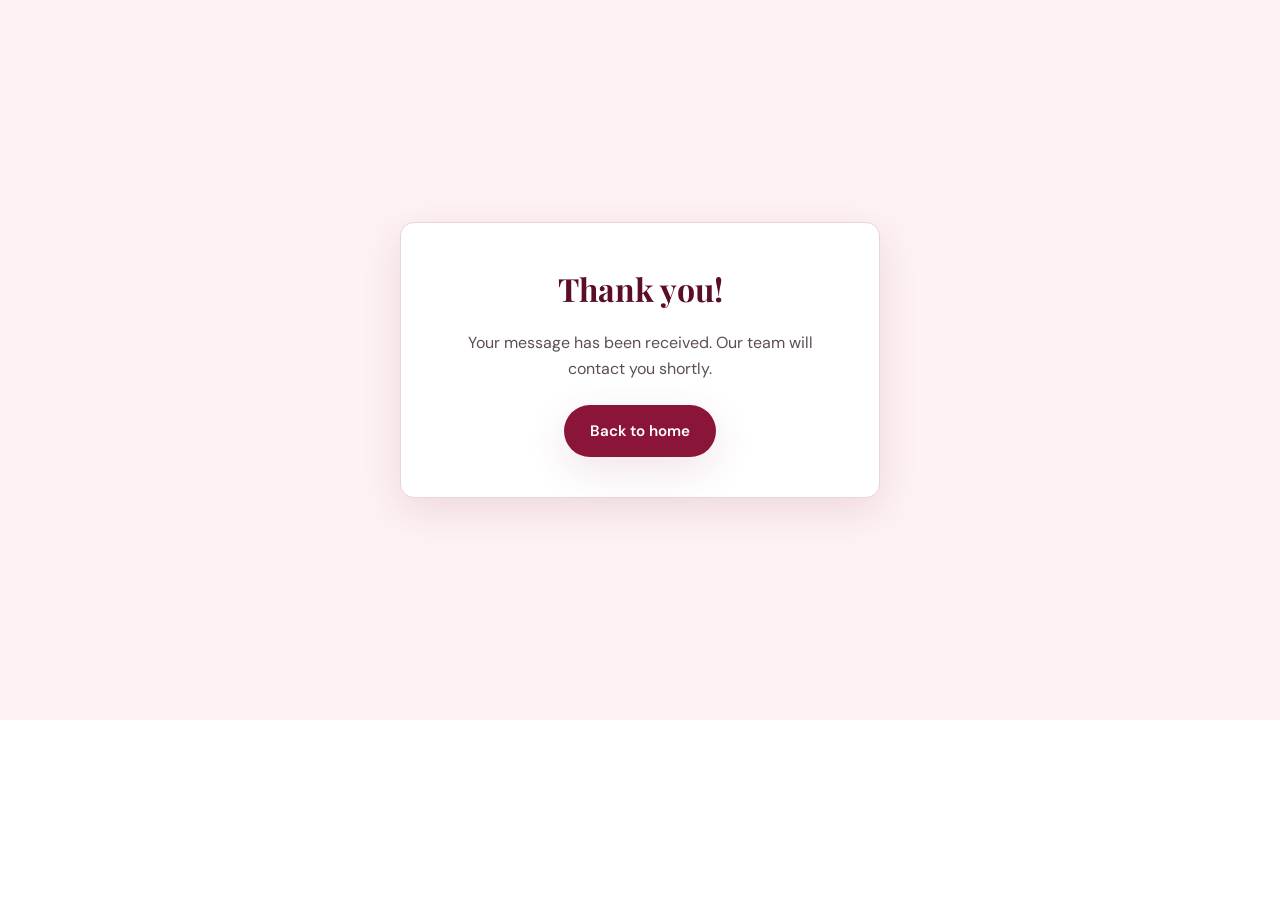
==== thank-you.html @ 4f0184f4 "gg" ====
<!DOCTYPE html>
<html lang="en">
<head>
  <meta charset="UTF-8" />
  <meta name="viewport" content="width=device-width, initial-scale=1.0" />
  <meta name="robots" content="noindex" />
  <title>Thank You | AP Blood & Blood Cancer Centre</title>
  <link rel="icon" href="assets/favicon.svg" type="image/svg+xml" />
  <link rel="stylesheet" href="css/style.css" />
  <style>
    .thank-you-page {
      min-height: 80vh;
      display: flex;
      align-items: center;
      justify-content: center;
      text-align: center;
      padding: 3rem 1rem;
      background: var(--rose);
    }
    .thank-you-box {
      max-width: 480px;
      background: var(--white);
      border: 1px solid var(--border);
      border-radius: var(--radius);
      padding: 2.5rem;
      box-shadow: var(--shadow);
    }
    .thank-you-box h1 {
      font-family: "Playfair Display", serif;
      color: var(--crimson-dark);
      margin-bottom: 1rem;
    }
    .thank-you-box p {
      color: var(--muted);
      margin-bottom: 1.5rem;
    }
  </style>
</head>
<body>
  <div class="thank-you-page">
    <div class="thank-you-box">
      <h1>Thank you!</h1>
      <p>Your message has been received. Our team will contact you shortly.</p>
      <a href="/" class="btn btn-primary">Back to home</a>
    </div>
  </div>
</body>
</html>
---- css/style.css ----
@import url("https://fonts.googleapis.com/css2?family=DM+Sans:ital,opsz,wght@0,9..40,400;0,9..40,500;0,9..40,600;0,9..40,700;1,9..40,400&family=Playfair+Display:wght@600;700&display=swap");

:root {
  --crimson: #8b1538;
  --crimson-dark: #5c0e26;
  --rose: #fdf2f4;
  --ink: #1a1214;
  --muted: #5c4f52;
  --border: #e8d5da;
  --white: #ffffff;
  --accent: #c45c6a;
  --shadow: 0 12px 40px rgba(139, 21, 56, 0.12);
  --radius: 14px;
}

*, *::before, *::after {
  box-sizing: border-box;
  margin: 0;
  padding: 0;
}

html {
  scroll-behavior: smooth;
}

body {
  font-family: "DM Sans", system-ui, sans-serif;
  color: var(--ink);
  background: var(--white);
  line-height: 1.6;
}

.skip-link {
  position: absolute;
  left: -9999px;
  top: auto;
  width: 1px;
  height: 1px;
  overflow: hidden;
}

.skip-link:focus {
  position: fixed;
  top: 1rem;
  left: 1rem;
  z-index: 200;
  width: auto;
  height: auto;
  padding: 0.75rem 1rem;
  background: var(--crimson);
  color: var(--white);
  border-radius: 8px;
  text-decoration: none;
}

.hidden-field {
  display: none;
}

img {
  max-width: 100%;
  display: block;
}

a {
  color: var(--crimson);
  text-decoration: none;
}

a:hover {
  text-decoration: underline;
}

.container {
  width: min(1120px, 92vw);
  margin-inline: auto;
}

/* Header */
header {
  position: sticky;
  top: 0;
  z-index: 100;
  background: rgba(255, 255, 255, 0.92);
  backdrop-filter: blur(12px);
  border-bottom: 1px solid var(--border);
}

.nav {
  display: flex;
  align-items: center;
  justify-content: space-between;
  padding: 1rem 0;
  gap: 1.5rem;
}

.logo {
  font-family: "Playfair Display", Georgia, serif;
  font-weight: 700;
  font-size: 1.15rem;
  color: var(--crimson-dark);
  line-height: 1.25;
  text-decoration: none;
}

.logo span {
  display: block;
  font-family: "DM Sans", sans-serif;
  font-size: 0.7rem;
  font-weight: 500;
  letter-spacing: 0.06em;
  text-transform: uppercase;
  color: var(--muted);
}

.nav-links {
  display: flex;
  gap: 1.75rem;
  list-style: none;
}

.nav-links a {
  font-size: 0.95rem;
  font-weight: 500;
  color: var(--ink);
  text-decoration: none;
  transition: color 0.2s;
}

.nav-links a:hover,
.nav-links a.active {
  color: var(--crimson);
  text-decoration: none;
}

.nav-cta {
  background: var(--crimson);
  color: var(--white) !important;
  padding: 0.55rem 1.15rem;
  border-radius: 999px;
  font-weight: 600;
}

.nav-cta:hover {
  background: var(--crimson-dark);
  text-decoration: none !important;
}

.menu-toggle {
  display: none;
  background: none;
  border: none;
  cursor: pointer;
  padding: 0.25rem;
}

.menu-toggle span {
  display: block;
  width: 24px;
  height: 2px;
  background: var(--ink);
  margin: 6px 0;
  transition: 0.3s;
}

/* Hero */
.hero {
  background: linear-gradient(135deg, var(--rose) 0%, #fff 45%, #f8f0f2 100%);
  padding: 4.5rem 0 5rem;
  overflow: hidden;
}

.hero-grid {
  display: grid;
  grid-template-columns: 1.1fr 0.9fr;
  gap: 3rem;
  align-items: center;
}

.hero-badge {
  display: inline-block;
  background: var(--white);
  border: 1px solid var(--border);
  color: var(--crimson);
  font-size: 0.8rem;
  font-weight: 600;
  letter-spacing: 0.04em;
  text-transform: uppercase;
  padding: 0.4rem 0.9rem;
  border-radius: 999px;
  margin-bottom: 1.25rem;
}

.hero h1 {
  font-family: "Playfair Display", Georgia, serif;
  font-size: clamp(2rem, 4.5vw, 3.1rem);
  line-height: 1.15;
  color: var(--crimson-dark);
  margin-bottom: 1.25rem;
}

.hero p {
  font-size: 1.1rem;
  color: var(--muted);
  max-width: 34ch;
  margin-bottom: 2rem;
}

.hero-actions {
  display: flex;
  flex-wrap: wrap;
  gap: 1rem;
}

.btn {
  display: inline-flex;
  align-items: center;
  justify-content: center;
  gap: 0.5rem;
  padding: 0.85rem 1.6rem;
  border-radius: 999px;
  font-weight: 600;
  font-size: 0.95rem;
  border: none;
  cursor: pointer;
  text-decoration: none;
  transition: transform 0.15s, box-shadow 0.2s, background 0.2s;
}

.btn:hover {
  text-decoration: none;
  transform: translateY(-1px);
}

.btn-primary {
  background: var(--crimson);
  color: var(--white);
  box-shadow: var(--shadow);
}

.btn-primary:hover {
  background: var(--crimson-dark);
}

.btn-outline {
  background: var(--white);
  color: var(--crimson);
  border: 2px solid var(--border);
}

.btn-outline:hover {
  border-color: var(--crimson);
}

.btn-block {
  width: 100%;
}

.hero-card {
  background: var(--white);
  border-radius: var(--radius);
  padding: 2rem;
  box-shadow: var(--shadow);
  border: 1px solid var(--border);
}

.hero-card h3 {
  font-family: "Playfair Display", serif;
  color: var(--crimson-dark);
  margin-bottom: 1rem;
  font-size: 1.25rem;
}

.hero-stats {
  display: grid;
  grid-template-columns: 1fr 1fr;
  gap: 1rem;
}

.stat {
  background: var(--rose);
  padding: 1rem;
  border-radius: 10px;
  text-align: center;
}

.stat strong {
  display: block;
  font-size: 1.5rem;
  color: var(--crimson);
  line-height: 1.2;
}

.stat span {
  font-size: 0.8rem;
  color: var(--muted);
}

/* Sections */
section {
  padding: 5rem 0;
}

section:nth-of-type(even) {
  background: var(--rose);
}

.section-header {
  text-align: center;
  max-width: 640px;
  margin: 0 auto 3rem;
}

.section-header h2 {
  font-family: "Playfair Display", serif;
  font-size: clamp(1.75rem, 3vw, 2.35rem);
  color: var(--crimson-dark);
  margin-bottom: 0.75rem;
}

.section-header p {
  color: var(--muted);
}

/* Services */
.services-grid {
  display: grid;
  grid-template-columns: repeat(auto-fill, minmax(280px, 1fr));
  gap: 1.5rem;
}

.service-card {
  background: var(--white);
  border: 1px solid var(--border);
  border-radius: var(--radius);
  padding: 1.75rem;
  transition: box-shadow 0.25s, transform 0.2s;
}

section:nth-of-type(even) .service-card {
  background: var(--white);
}

.service-card:hover {
  box-shadow: var(--shadow);
  transform: translateY(-3px);
}

.service-icon {
  width: 48px;
  height: 48px;
  background: var(--rose);
  border-radius: 12px;
  display: flex;
  align-items: center;
  justify-content: center;
  font-size: 1.4rem;
  margin-bottom: 1rem;
}

.service-card h3 {
  font-size: 1.1rem;
  color: var(--crimson-dark);
  margin-bottom: 0.5rem;
}

.service-card p {
  font-size: 0.92rem;
  color: var(--muted);
}

/* Contact */
.contact-grid {
  display: grid;
  grid-template-columns: repeat(auto-fit, minmax(240px, 1fr));
  gap: 1.5rem;
}

.contact-item {
  background: var(--white);
  border: 1px solid var(--border);
  border-radius: var(--radius);
  padding: 1.75rem;
  text-align: center;
}

section#contact .contact-item {
  background: var(--rose);
}

.contact-item .icon {
  font-size: 1.75rem;
  margin-bottom: 0.75rem;
}

.contact-item h3 {
  font-size: 1rem;
  color: var(--crimson-dark);
  margin-bottom: 0.35rem;
}

.contact-item p,
.contact-item a {
  font-size: 0.95rem;
  color: var(--muted);
}

.contact-maps-link {
  margin-top: 0.75rem;
}

/* Form */
.form-wrap {
  max-width: 560px;
  margin: 0 auto;
  background: var(--white);
  border: 1px solid var(--border);
  border-radius: var(--radius);
  padding: 2rem;
  box-shadow: var(--shadow);
}

.form-group {
  margin-bottom: 1.25rem;
}

.form-group label {
  display: block;
  font-size: 0.88rem;
  font-weight: 600;
  color: var(--ink);
  margin-bottom: 0.4rem;
}

.form-group input,
.form-group textarea,
.form-group select {
  width: 100%;
  padding: 0.75rem 1rem;
  border: 1px solid var(--border);
  border-radius: 10px;
  font-family: inherit;
  font-size: 1rem;
  transition: border-color 0.2s, box-shadow 0.2s;
}

.form-group input:focus,
.form-group textarea:focus,
.form-group select:focus {
  outline: none;
  border-color: var(--crimson);
  box-shadow: 0 0 0 3px rgba(139, 21, 56, 0.12);
}

.form-group textarea {
  min-height: 120px;
  resize: vertical;
}

.form-note {
  font-size: 0.82rem;
  color: var(--muted);
  text-align: center;
  margin-top: 1rem;
}

.form-success {
  display: none;
  text-align: center;
  padding: 2rem;
  background: #ecfdf3;
  border: 1px solid #a7f3d0;
  border-radius: var(--radius);
  color: #065f46;
}

.form-success.visible {
  display: block;
}

/* Footer */
footer {
  background: var(--crimson-dark);
  color: rgba(255, 255, 255, 0.85);
  padding: 3.5rem 0 2rem;
}

.footer-grid {
  display: grid;
  grid-template-columns: 1.2fr 1fr;
  gap: 2.5rem;
  align-items: start;
  margin-bottom: 2.5rem;
}

footer .logo {
  color: var(--white);
}

footer .logo span {
  color: rgba(255, 255, 255, 0.6);
}

footer p {
  font-size: 0.95rem;
  line-height: 1.7;
}

.footer-tagline {
  margin-top: 1rem;
}

.maps-card {
  background: rgba(255, 255, 255, 0.08);
  border: 1px solid rgba(255, 255, 255, 0.15);
  border-radius: var(--radius);
  padding: 1.75rem;
  text-align: center;
}

.maps-card h3 {
  font-family: "Playfair Display", serif;
  color: var(--white);
  margin-bottom: 0.5rem;
  font-size: 1.2rem;
}

.maps-card p {
  font-size: 0.9rem;
  margin-bottom: 1.25rem;
  opacity: 0.9;
}

.btn-maps {
  display: inline-flex;
  align-items: center;
  gap: 0.5rem;
  background: var(--white);
  color: var(--crimson-dark) !important;
  padding: 0.9rem 1.75rem;
  border-radius: 999px;
  font-weight: 700;
  text-decoration: none !important;
  transition: transform 0.15s, box-shadow 0.2s;
}

.btn-maps:hover {
  transform: translateY(-2px);
  box-shadow: 0 8px 24px rgba(0, 0, 0, 0.25);
}

.footer-bottom {
  border-top: 1px solid rgba(255, 255, 255, 0.15);
  padding-top: 1.5rem;
  display: flex;
  flex-wrap: wrap;
  justify-content: space-between;
  gap: 1rem;
  font-size: 0.85rem;
  opacity: 0.75;
}

.footer-nav {
  display: flex;
  gap: 1.5rem;
  list-style: none;
}

.footer-nav a {
  color: rgba(255, 255, 255, 0.85);
  text-decoration: none;
}

.footer-nav a:hover {
  color: var(--white);
  text-decoration: underline;
}

/* Mobile */
@media (max-width: 768px) {
  .nav-links {
    display: none;
    position: absolute;
    top: 100%;
    left: 0;
    right: 0;
    flex-direction: column;
    background: var(--white);
    padding: 1rem 4vw 1.5rem;
    border-bottom: 1px solid var(--border);
    gap: 0.75rem;
  }

  .nav-links.open {
    display: flex;
  }

  .menu-toggle {
    display: block;
  }

  .hero-grid {
    grid-template-columns: 1fr;
  }

  .hero {
    padding: 3rem 0;
  }

  .footer-grid {
    grid-template-columns: 1fr;
  }
}
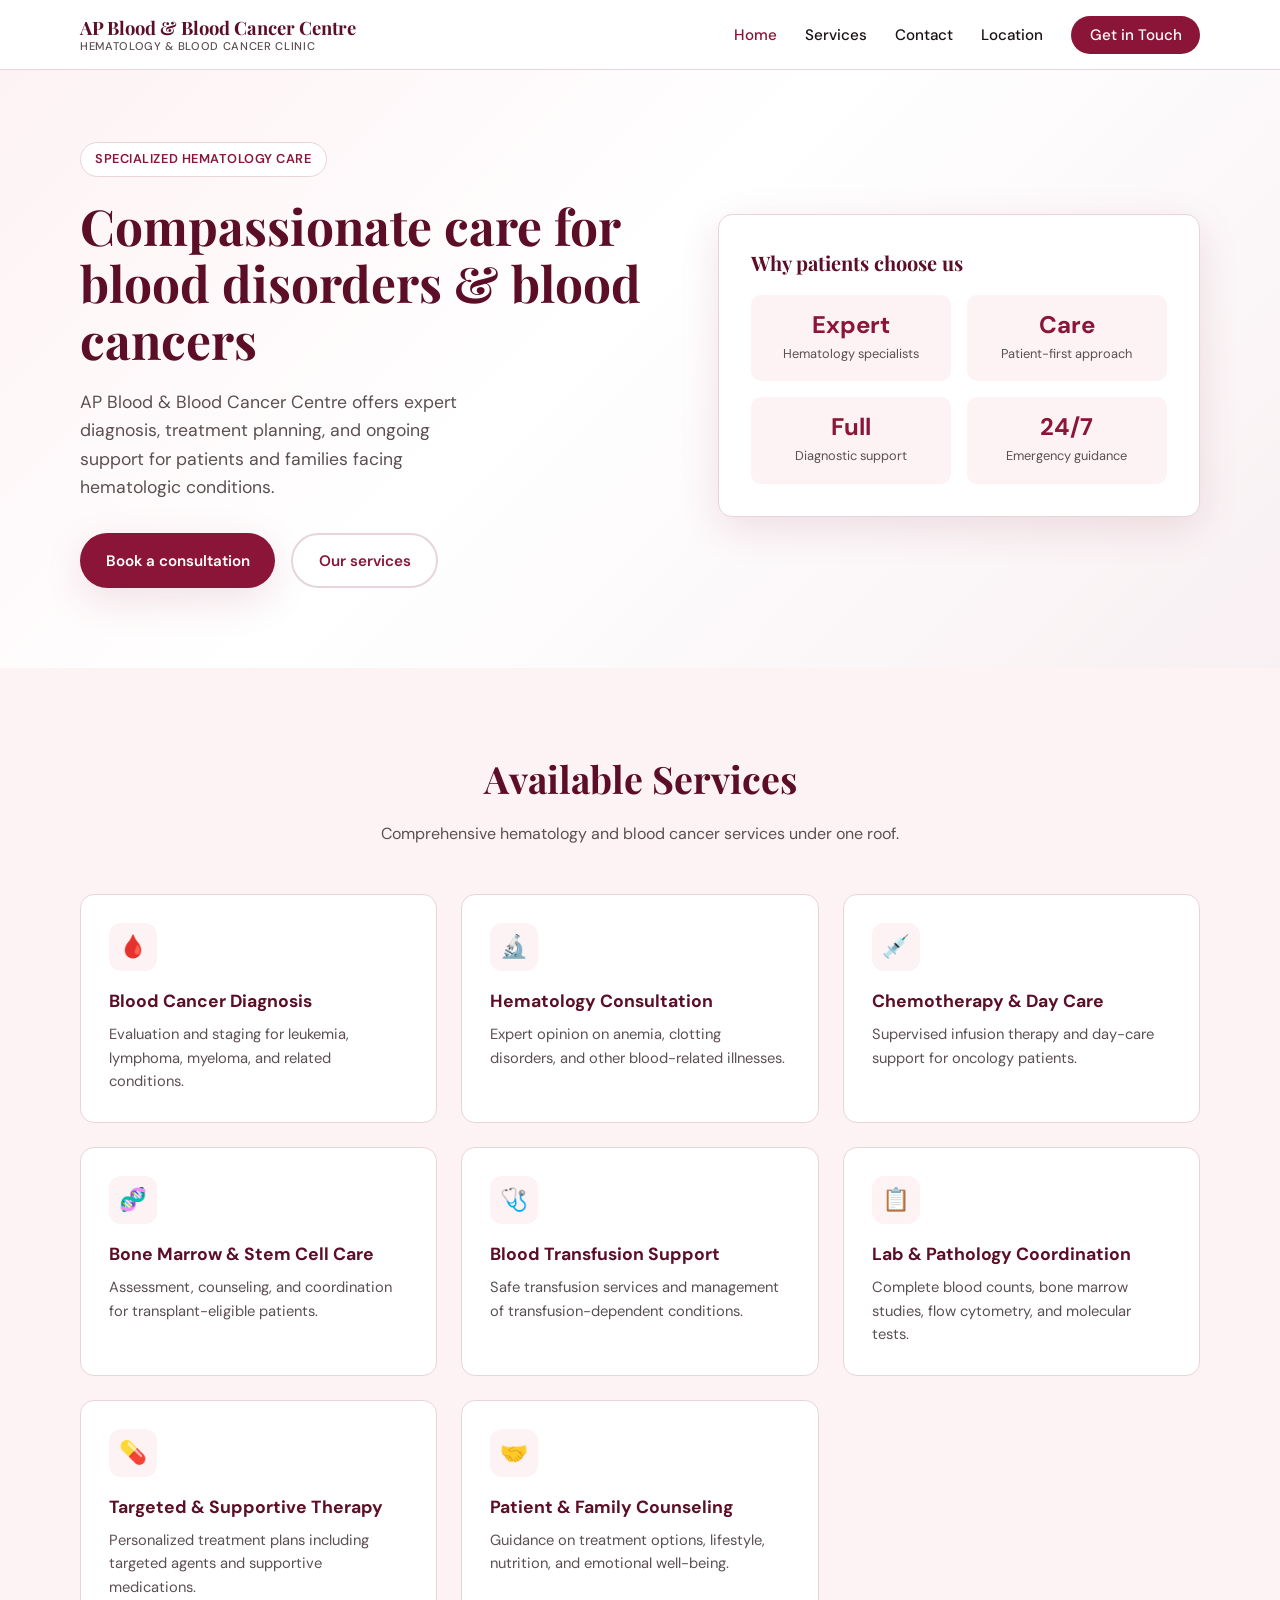
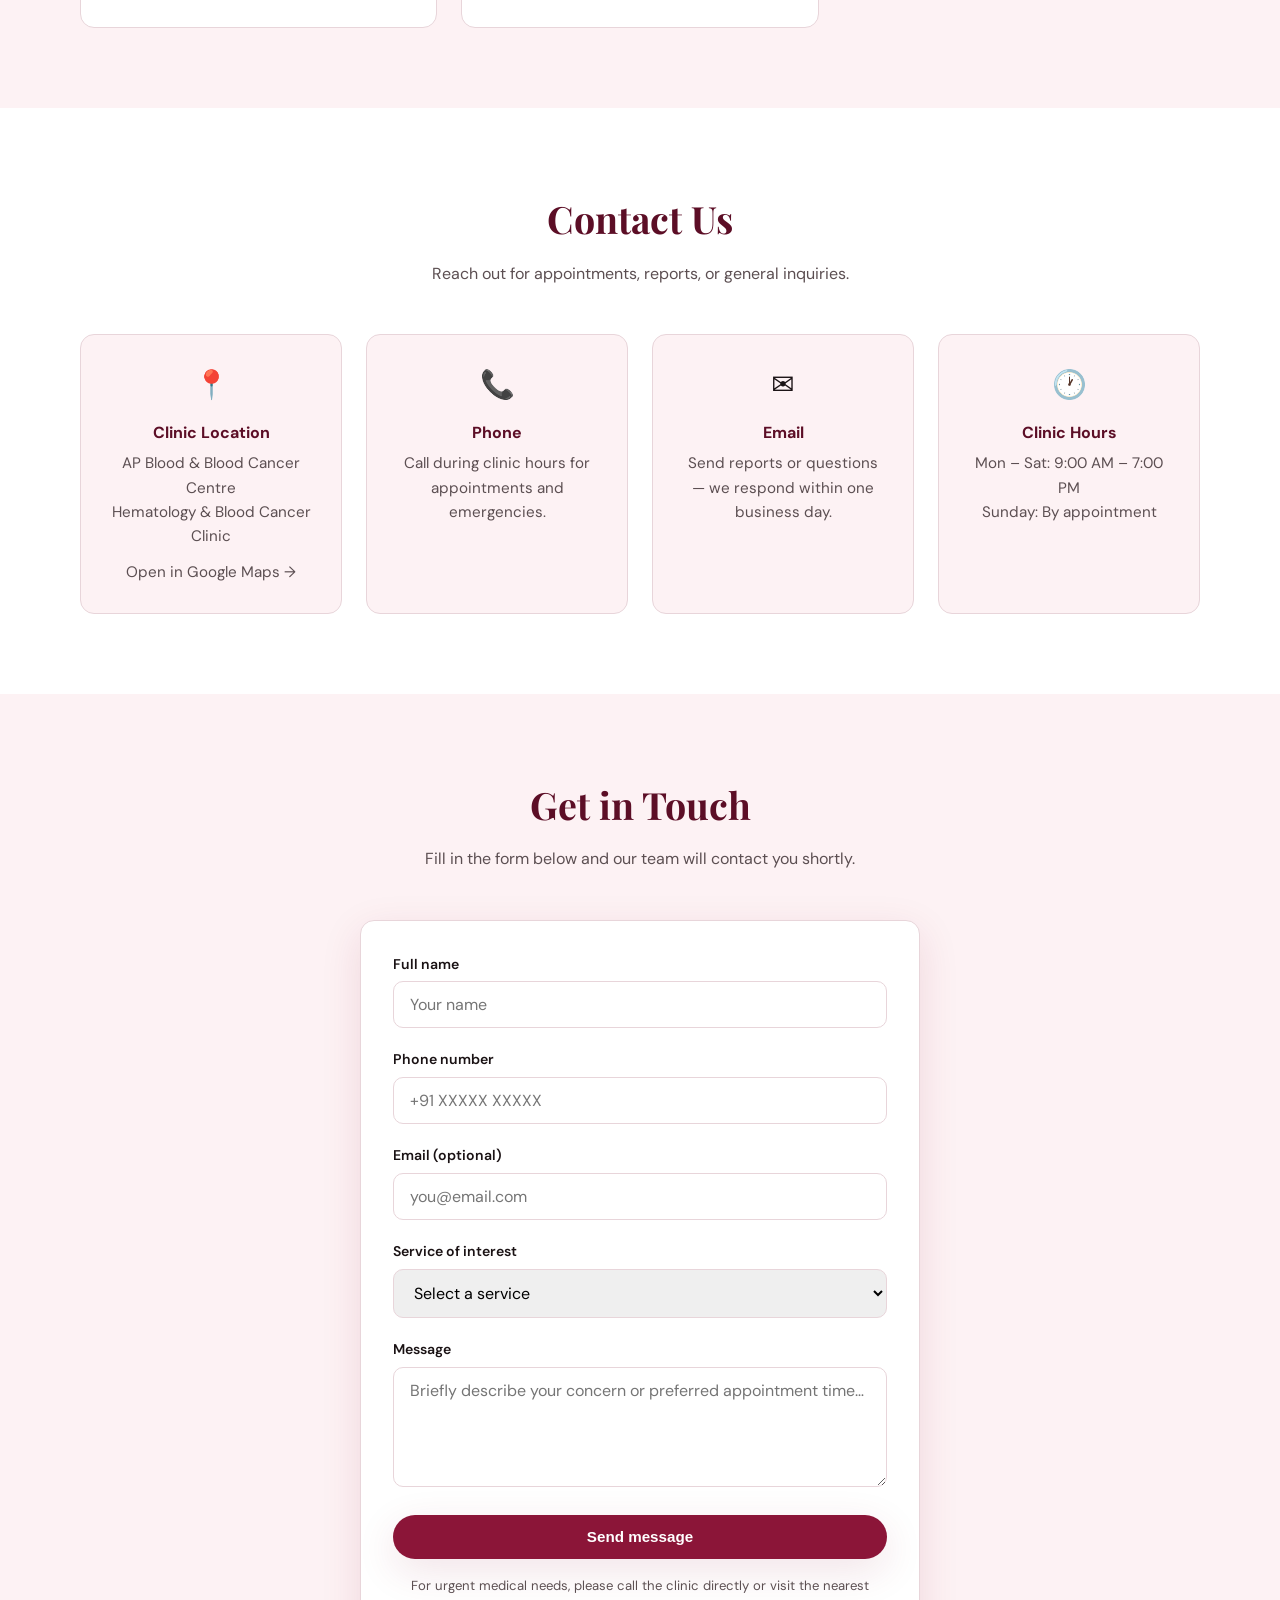
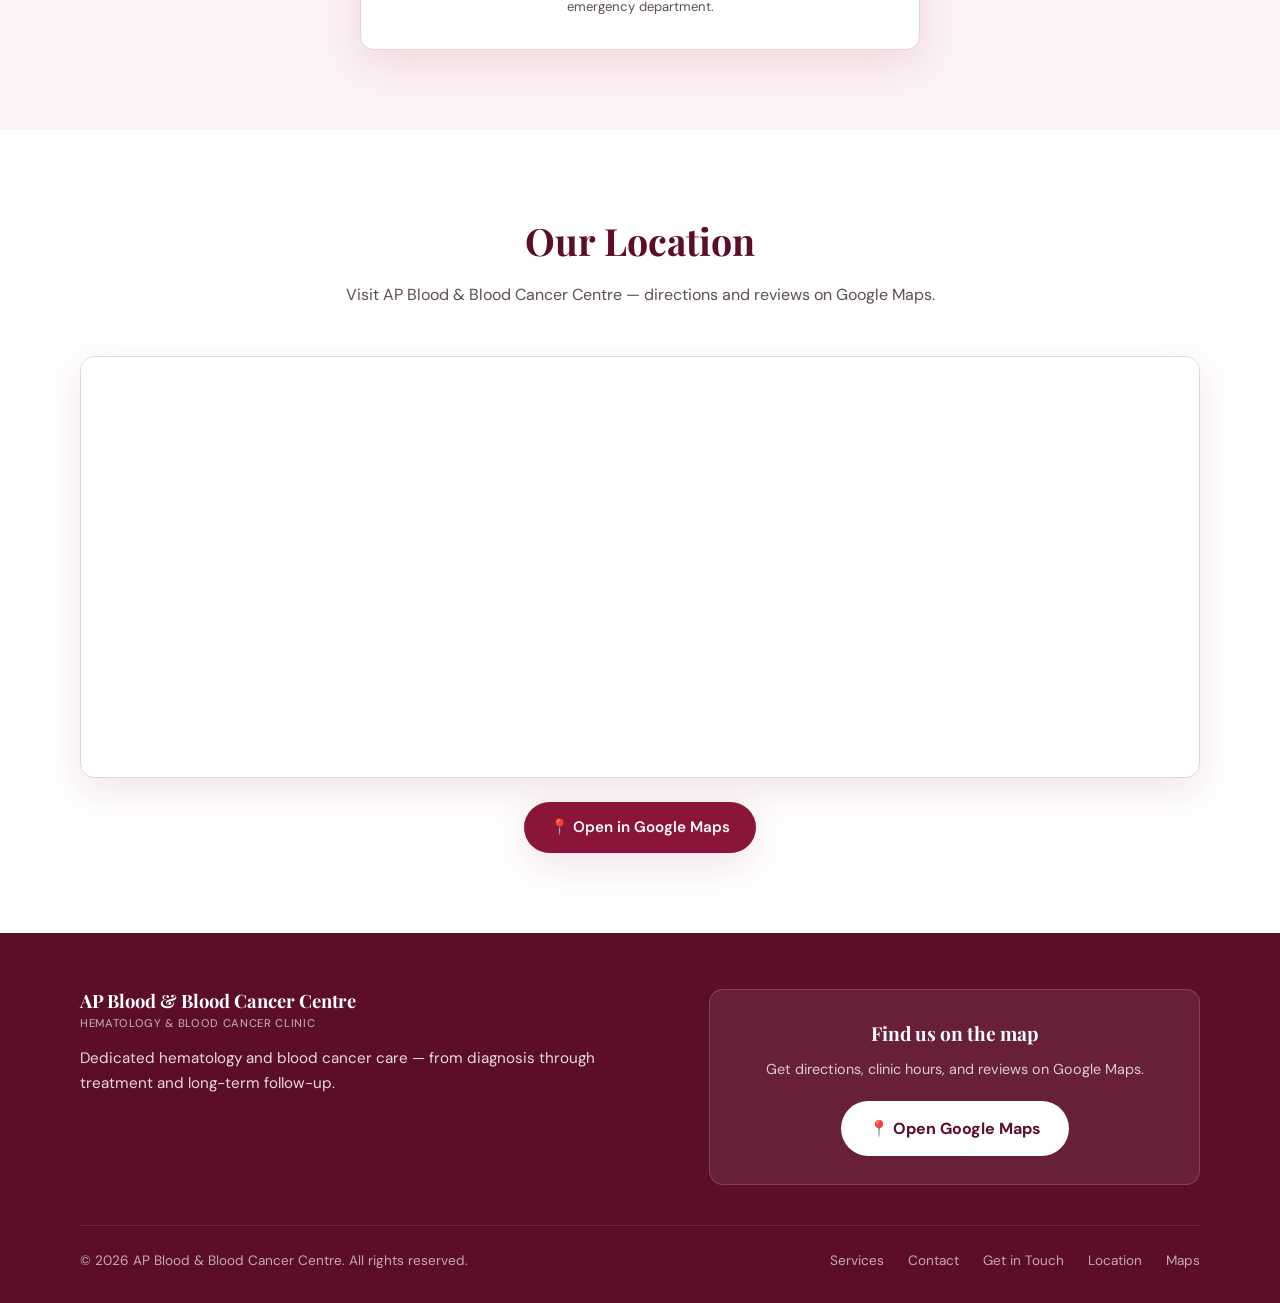
==== commit 85e5ac3a: "add" ====
--- a/thank-you.html
+++ b/thank-you.html
@@ -41,7 +41,8 @@
     <div class="thank-you-box">
       <h1>Thank you!</h1>
       <p>Your message has been received. Our team will contact you shortly.</p>
-      <a href="/" class="btn btn-primary">Back to home</a>
+      <a href="/#get-in-touch" class="btn btn-primary">Back to home</a>
+      <script>window.location.replace("/#get-in-touch");</script>
     </div>
   </div>
 </body>
--- a/css/style.css
+++ b/css/style.css
@@ -476,6 +476,36 @@
 
 .form-success.visible {
   display: block;
+}
+
+.form-wrap.is-submitting {
+  opacity: 0.7;
+  pointer-events: none;
+}
+
+/* Location / Google Maps */
+.location-section {
+  background: var(--white);
+  padding: 5rem 0;
+}
+
+.map-embed {
+  border-radius: var(--radius);
+  overflow: hidden;
+  border: 1px solid var(--border);
+  box-shadow: var(--shadow);
+  line-height: 0;
+}
+
+.map-embed iframe {
+  display: block;
+  width: 100%;
+  min-height: 420px;
+}
+
+.map-actions {
+  text-align: center;
+  margin-top: 1.5rem;
 }
 
 /* Footer */
